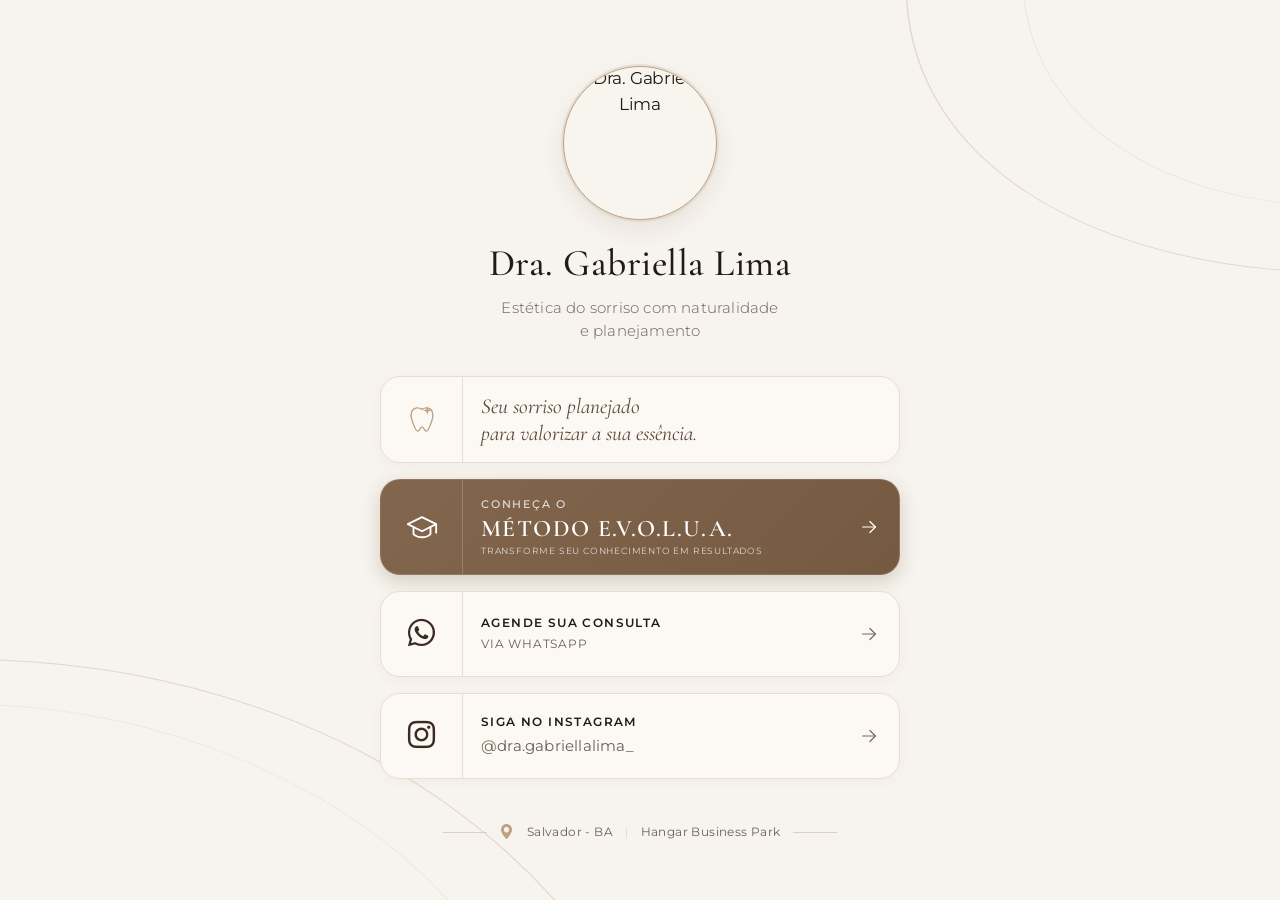
==== index.html @ 90686645 "Add files via upload" ====
<!DOCTYPE html>
<html lang="pt-BR">

<head>
  <meta charset="UTF-8">
  <meta name="viewport" content="width=device-width, initial-scale=1.0">
  <title>Dra. Gabriella Lima | Odontologia e Estética</title>
  <meta name="description" content="Dra. Gabriella Lima - Estética do sorriso com naturalidade e planejamento. Salvador - BA.">

  <!-- Favicon -->
  <link rel="icon" type="image/jpeg" href="imagens/perfildra.jpg">

  <!-- Open Graph (Preview ao compartilhar no WhatsApp e redes) -->
  <meta property="og:title" content="Dra. Gabriella Lima | Odontologia e Estética">
  <meta property="og:description" content="Estética do sorriso com naturalidade e planejamento. Salvador - BA.">
  <meta property="og:image" content="imagens/perfildra.jpg">
  <meta property="og:type" content="website">

  <!-- Google Fonts -->
  <link rel="preconnect" href="https://fonts.googleapis.com">
  <link rel="preconnect" href="https://fonts.gstatic.com" crossorigin>
  <link
    href="https://fonts.googleapis.com/css2?family=Cormorant+Garamond:ital,wght@0,400;0,500;0,600;0,700;1,400;1,500;1,600&family=Montserrat:wght@300;400;500;600;700&display=swap"
    rel="stylesheet">

  <!-- Bootstrap 5 CSS -->
  <link href="https://cdn.jsdelivr.net/npm/bootstrap@5.3.2/dist/css/bootstrap.min.css" rel="stylesheet">

  <!-- Bootstrap Icons -->
  <link rel="stylesheet" href="https://cdn.jsdelivr.net/npm/bootstrap-icons@1.11.1/font/bootstrap-icons.css">

  <style>
    :root {
      --bg-color: #f7f3ee;
      --card-bg: #fcf9f4;
      --card-border: #ecdccb;
      --brown-evolua: #7d6148;
      --brown-evolua-hover: #71563f;
      --text-dark: #221a14;
      --text-muted: #6e5f53;
      --text-light-evolua: rgba(255, 255, 255, 0.82);
      --gold-accent: #bda27e;
      --font-serif: 'Cormorant Garamond', Georgia, serif;
      --font-sans: 'Montserrat', system-ui, -apple-system, sans-serif;
    }

    * {
      box-sizing: border-box;
      margin: 0;
      padding: 0;
    }

    body {
      background-color: var(--bg-color);
      font-family: var(--font-sans);
      color: var(--text-dark);
      min-height: 100vh;
      display: flex;
      flex-direction: column;
      justify-content: center;
      align-items: center;
      position: relative;
      overflow-x: hidden;
      padding: 40px 18px 30px;
    }

    /* Decorative background curved lines matching design */
    .bg-curves {
      position: fixed;
      top: 0;
      left: 0;
      width: 100%;
      height: 100%;
      pointer-events: none;
      z-index: 0;
    }

    /* Main Container */
    .main-container {
      position: relative;
      z-index: 1;
      width: 100%;
      max-width: 520px;
      margin: 0 auto;
      text-align: center;
    }

    /* Avatar section */
    .avatar-wrapper {
      position: relative;
      width: 154px;
      height: 154px;
      margin: 0 auto 22px;
      border-radius: 50%;
      padding: 4px;
      border: 1.5px solid var(--gold-accent);
      box-shadow: 0 0 0 2px rgba(189, 162, 126, 0.2), 0 10px 24px rgba(60, 40, 25, 0.08);
      background: #f8f4ee;
      overflow: hidden;
      transition: transform 0.4s ease, box-shadow 0.4s ease;
    }

    .avatar-wrapper:hover {
      transform: scale(1.02);
      box-shadow: 0 0 0 3px rgba(189, 162, 126, 0.3), 0 14px 28px rgba(60, 40, 25, 0.12);
    }

    .avatar-img {
      width: 100%;
      height: 100%;
      border-radius: 50%;
      object-fit: cover;
      transform: scale(1.08);
      display: block;
    }

    /* Header text */
    .profile-title {
      font-family: var(--font-serif);
      font-size: 2.35rem;
      font-weight: 500;
      color: var(--text-dark);
      letter-spacing: 0.5px;
      margin-bottom: 10px;
      line-height: 1.15;
    }

    .profile-subtitle {
      font-size: 0.96rem;
      font-weight: 300;
      color: var(--text-muted);
      line-height: 1.5;
      letter-spacing: 0.2px;
      margin-bottom: 34px;
    }

    /* Links / Cards Stack */
    .cards-stack {
      display: flex;
      flex-direction: column;
      gap: 16px;
      margin-bottom: 36px;
    }

    /* Common Card Styling */
    .link-card {
      display: flex;
      align-items: center;
      width: 100%;
      min-height: 86px;
      border-radius: 20px;
      text-decoration: none;
      transition: transform 0.25s cubic-bezier(0.2, 0, 0, 1), box-shadow 0.25s ease, border-color 0.25s ease, background-color 0.25s ease;
      overflow: hidden;
      cursor: pointer;
      user-select: none;
    }

    /* Light Card (Cards 1, 3, 4) */
    .card-light {
      background-color: var(--card-bg);
      border: 1.2px solid var(--card-border);
      box-shadow: 0 3px 12px rgba(100, 75, 50, 0.04);
    }

    .card-light:hover {
      transform: translateY(-2px);
      box-shadow: 0 8px 22px rgba(100, 75, 50, 0.08);
      border-color: #dfcaa8;
    }

    /* Quote Card (Card 1 - not an action link) */
    .card-quote {
      cursor: default;
    }

    .card-quote:hover {
      transform: none;
      box-shadow: 0 3px 12px rgba(100, 75, 50, 0.04);
    }

    /* Evolua Card (Card 2 - High emphasis) */
    .card-evolua {
      background-color: var(--brown-evolua);
      background: linear-gradient(135deg, #82664d 0%, #755940 100%);
      border: 1px solid rgba(255, 255, 255, 0.12);
      box-shadow: 0 6px 18px rgba(95, 68, 44, 0.22);
      color: #ffffff;
    }

    .card-evolua:hover {
      background: linear-gradient(135deg, #8d7056 0%, #7e6046 100%);
      transform: translateY(-2px);
      box-shadow: 0 10px 24px rgba(95, 68, 44, 0.3);
      color: #ffffff;
    }

    /* Icon Column (Left) */
    .card-icon-col {
      width: 82px;
      min-width: 82px;
      display: flex;
      align-items: center;
      justify-content: center;
      align-self: stretch;
      padding: 12px;
    }

    .card-light .card-icon-col {
      border-right: 1px solid var(--card-border);
    }

    .card-evolua .card-icon-col {
      border-right: 1px solid rgba(255, 255, 255, 0.2);
    }

    /* Card 1 Tooth Icon color */
    .icon-gold {
      color: var(--gold-accent);
    }

    /* Cards 3 & 4 Icon color */
    .icon-dark {
      color: #3b2c22;
      font-size: 1.7rem;
    }

    /* Card Content Column (Center) */
    .card-content-col {
      flex: 1;
      padding: 16px 18px;
      text-align: left;
      display: flex;
      flex-direction: column;
      justify-content: center;
    }

    /* Card 1: Quote text */
    .quote-text {
      font-family: var(--font-serif);
      font-style: italic;
      font-size: 1.34rem;
      line-height: 1.25;
      font-weight: 400;
      color: #5c4738;
    }

    /* Card 2: Evolua text elements */
    .evolua-label {
      font-family: var(--font-sans);
      font-size: 0.68rem;
      font-weight: 500;
      letter-spacing: 1.8px;
      text-transform: uppercase;
      color: var(--text-light-evolua);
      margin-bottom: 2px;
    }

    .evolua-title {
      font-family: var(--font-serif);
      font-size: 1.48rem;
      font-weight: 600;
      letter-spacing: 1.4px;
      color: #ffffff;
      line-height: 1.15;
      margin-bottom: 2px;
    }

    .evolua-tagline {
      font-family: var(--font-sans);
      font-size: 0.58rem;
      font-weight: 400;
      letter-spacing: 0.8px;
      text-transform: uppercase;
      color: rgba(255, 255, 255, 0.76);
    }

    /* Action Card Texts (Cards 3 & 4) */
    .action-title {
      font-family: var(--font-sans);
      font-size: 0.74rem;
      font-weight: 600;
      letter-spacing: 1.4px;
      text-transform: uppercase;
      color: var(--text-dark);
      margin-bottom: 3px;
    }

    .action-sub {
      font-family: var(--font-sans);
      font-size: 0.72rem;
      font-weight: 400;
      letter-spacing: 0.8px;
      text-transform: uppercase;
      color: var(--text-muted);
    }

    .action-handle {
      font-family: var(--font-sans);
      font-size: 0.92rem;
      font-weight: 400;
      letter-spacing: 0.2px;
      color: var(--text-muted);
    }

    /* Arrow Column (Right) */
    .card-arrow-col {
      width: 52px;
      min-width: 52px;
      display: flex;
      align-items: center;
      justify-content: center;
      padding-right: 8px;
      transition: transform 0.25s ease;
    }

    .link-card:not(.card-quote):hover .card-arrow-col {
      transform: translateX(4px);
    }

    .arrow-icon-light {
      color: #7b6a5b;
    }

    .arrow-icon-white {
      color: #ffffff;
    }

    /* Footer Location Section */
    .footer-location {
      display: flex;
      align-items: center;
      justify-content: center;
      gap: 12px;
      margin-top: 10px;
      padding-top: 6px;
      color: var(--text-muted);
      font-size: 0.75rem;
      letter-spacing: 0.4px;
    }

    .footer-line {
      width: 44px;
      height: 1px;
      background: #dfcfbd;
    }

    .footer-pin {
      color: var(--gold-accent);
      font-size: 0.95rem;
    }

    .footer-pipe {
      color: #dfcfbd;
      font-weight: 300;
    }

    /* Responsive adjustments */
    @media (max-width: 480px) {
      body {
        padding: 30px 14px 24px;
      }

      .profile-title {
        font-size: 2.1rem;
      }

      .profile-subtitle {
        font-size: 0.9rem;
        margin-bottom: 26px;
      }

      .card-icon-col {
        width: 72px;
        min-width: 72px;
      }

      .quote-text {
        font-size: 1.2rem;
      }

      .evolua-title {
        font-size: 1.3rem;
      }

      .evolua-tagline {
        font-size: 0.54rem;
        letter-spacing: 0.5px;
      }

      .card-arrow-col {
        width: 42px;
        min-width: 42px;
        padding-right: 4px;
      }
    }
  </style>
</head>

<body>

  <!-- Decorative subtle background curves -->
  <svg class="bg-curves" xmlns="http://www.w3.org/2000/svg" viewBox="0 0 1200 1200" preserveAspectRatio="none">
    <!-- Top right organic curves -->
    <path d="M 850 0 C 860 220, 1020 340, 1200 360" fill="none" stroke="#dfcfbd" stroke-width="1.2" opacity="0.8" />
    <path d="M 960 0 C 975 160, 1080 250, 1200 270" fill="none" stroke="#ebdccb" stroke-width="1" opacity="0.6" />
    <!-- Bottom left organic curves -->
    <path d="M 0 880 C 180 890, 380 980, 520 1200" fill="none" stroke="#dfcfbd" stroke-width="1.2" opacity="0.8" />
    <path d="M 0 940 C 140 950, 310 1030, 420 1200" fill="none" stroke="#ebdccb" stroke-width="1" opacity="0.6" />
  </svg>

  <main class="main-container">

    <!-- Avatar -->
    <div class="avatar-wrapper">
      <img src="imagens/perfildra.jpg" alt="Dra. Gabriella Lima" class="avatar-img">
    </div>

    <!-- Title & Tagline -->
    <h1 class="profile-title">Dra. Gabriella Lima</h1>
    <p class="profile-subtitle">
      Estética do sorriso com naturalidade<br>e planejamento
    </p>

    <!-- Cards Stack -->
    <div class="cards-stack">

      <!-- Card 1: Quote / Motto -->
      <div class="link-card card-light card-quote">
        <div class="card-icon-col">
          <!-- Tooth Icon with Sparkle -->
          <svg class="icon-gold" width="34" height="34" viewBox="0 0 32 32" fill="none" stroke="currentColor"
            stroke-width="1.3" stroke-linecap="round" stroke-linejoin="round">
            <!-- Tooth Body -->
            <path
              d="M16 6 C13 4, 9 4, 7 7 C5 10, 5.5 13.5, 7 17.5 C8.5 21.5, 10 26.5, 12 26.5 C14 26.5, 14 22.5, 16 22.5 C18 22.5, 18 26.5, 20 26.5 C22 26.5, 23.5 21.5, 25 17.5 C26.5 13.5, 27 10, 25 7 C23 4, 19 4, 16 6 Z" />
            <!-- Sparkle star on upper cusp -->
            <path d="M21 3 L22 6 L25 7 L22 8 L21 11 L20 8 L17 7 L20 6 Z" fill="currentColor" stroke="none" />
          </svg>
        </div>
        <div class="card-content-col">
          <p class="quote-text mb-0">
            Seu sorriso planejado<br>para valorizar a sua essência.
          </p>
        </div>
      </div>

      <!-- Card 2: Método E.V.O.L.U.A. (Points to second.html) -->
      <a href="second.html" class="link-card card-evolua" id="btn-metodo-evolua"
        title="Conheça o Método E.V.O.L.U.A.">
        <div class="card-icon-col">
          <!-- Mortarboard Academic Cap Icon -->
          <svg width="34" height="34" viewBox="0 0 24 24" fill="none" stroke="#ffffff" stroke-width="1.3"
            stroke-linecap="round" stroke-linejoin="round">
            <path d="M22 10v6M2 10l10-5 10 5-10 5z" />
            <path d="M6 12v5c3 3 9 3 12 0v-5" />
          </svg>
        </div>
        <div class="card-content-col">
          <span class="evolua-label">CONHEÇA O</span>
          <span class="evolua-title">MÉTODO E.V.O.L.U.A.</span>
          <span class="evolua-tagline">TRANSFORME SEU CONHECIMENTO EM RESULTADOS</span>
        </div>
        <div class="card-arrow-col">
          <!-- Thin right arrow -->
          <svg class="arrow-icon-white" width="22" height="22" viewBox="0 0 24 24" fill="none" stroke="currentColor"
            stroke-width="1.3" stroke-linecap="round" stroke-linejoin="round">
            <path d="M5 12h14" />
            <path d="m13 6 6 6-6 6" />
          </svg>
        </div>
      </a>

      <!-- Card 3: Agende sua consulta via WhatsApp -->
      <a href="https://wa.me/557192762533?text=Ol%C3%A1%2C%20Dra.%20Gabriella!%20Gostaria%20de%20agendar%20uma%20consulta."
        target="_blank" rel="noopener noreferrer" class="link-card card-light" id="btn-whatsapp"
        title="Agende sua consulta via WhatsApp">
        <div class="card-icon-col">
          <i class="bi bi-whatsapp icon-dark"></i>
        </div>
        <div class="card-content-col">
          <span class="action-title">AGENDE SUA CONSULTA</span>
          <span class="action-sub">VIA WHATSAPP</span>
        </div>
        <div class="card-arrow-col">
          <svg class="arrow-icon-light" width="22" height="22" viewBox="0 0 24 24" fill="none" stroke="currentColor"
            stroke-width="1.3" stroke-linecap="round" stroke-linejoin="round">
            <path d="M5 12h14" />
            <path d="m13 6 6 6-6 6" />
          </svg>
        </div>
      </a>

      <!-- Card 4: Siga no Instagram -->
      <a href="https://www.instagram.com/dra.gabriellalima_/" target="_blank" rel="noopener noreferrer"
        class="link-card card-light" id="btn-instagram" title="Siga no Instagram">
        <div class="card-icon-col">
          <i class="bi bi-instagram icon-dark"></i>
        </div>
        <div class="card-content-col">
          <span class="action-title">SIGA NO INSTAGRAM</span>
          <span class="action-handle">@dra.gabriellalima_</span>
        </div>
        <div class="card-arrow-col">
          <svg class="arrow-icon-light" width="22" height="22" viewBox="0 0 24 24" fill="none" stroke="currentColor"
            stroke-width="1.3" stroke-linecap="round" stroke-linejoin="round">
            <path d="M5 12h14" />
            <path d="m13 6 6 6-6 6" />
          </svg>
        </div>
      </a>

    </div>

    <!-- Location Footer -->
    <footer class="footer-location">
      <div class="footer-line"></div>
      <i class="bi bi-geo-alt-fill footer-pin"></i>
      <span>Salvador - BA</span>
      <span class="footer-pipe">|</span>
      <span>Hangar Business Park</span>
      <div class="footer-line"></div>
    </footer>

  </main>

  <!-- Bootstrap 5 JS -->
  <script src="https://cdn.jsdelivr.net/npm/bootstrap@5.3.2/dist/js/bootstrap.bundle.min.js"></script>
</body>

</html>
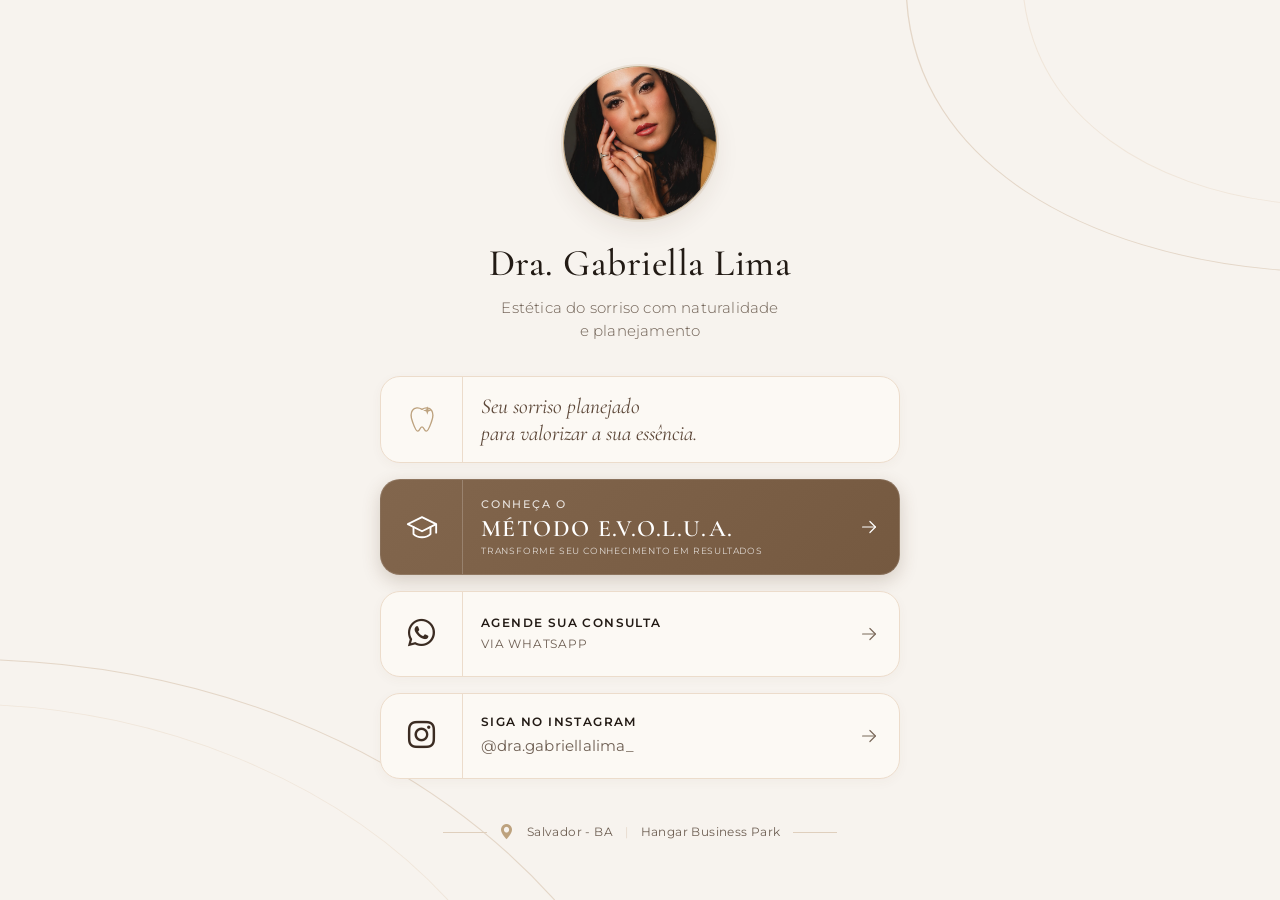
==== commit c9a3f5df: "Add files via upload" ====
--- a/index.html
+++ b/index.html
@@ -413,7 +413,7 @@
 
     <!-- Avatar -->
     <div class="avatar-wrapper">
-      <img src="imagens/perfildra.jpg" alt="Dra. Gabriella Lima" class="avatar-img">
+      <img src="imagens/perfildra.jpg" alt="Dra. Gabriella Lima" class="avatar-img" onerror="if(!this.dataset.triedBackup){this.dataset.triedBackup='1';this.src='imagens/dra-perfil.jpg';}else if(!this.dataset.triedPng){this.dataset.triedPng='1';this.src='imagens/dra.png';}">
     </div>
 
     <!-- Title & Tagline -->
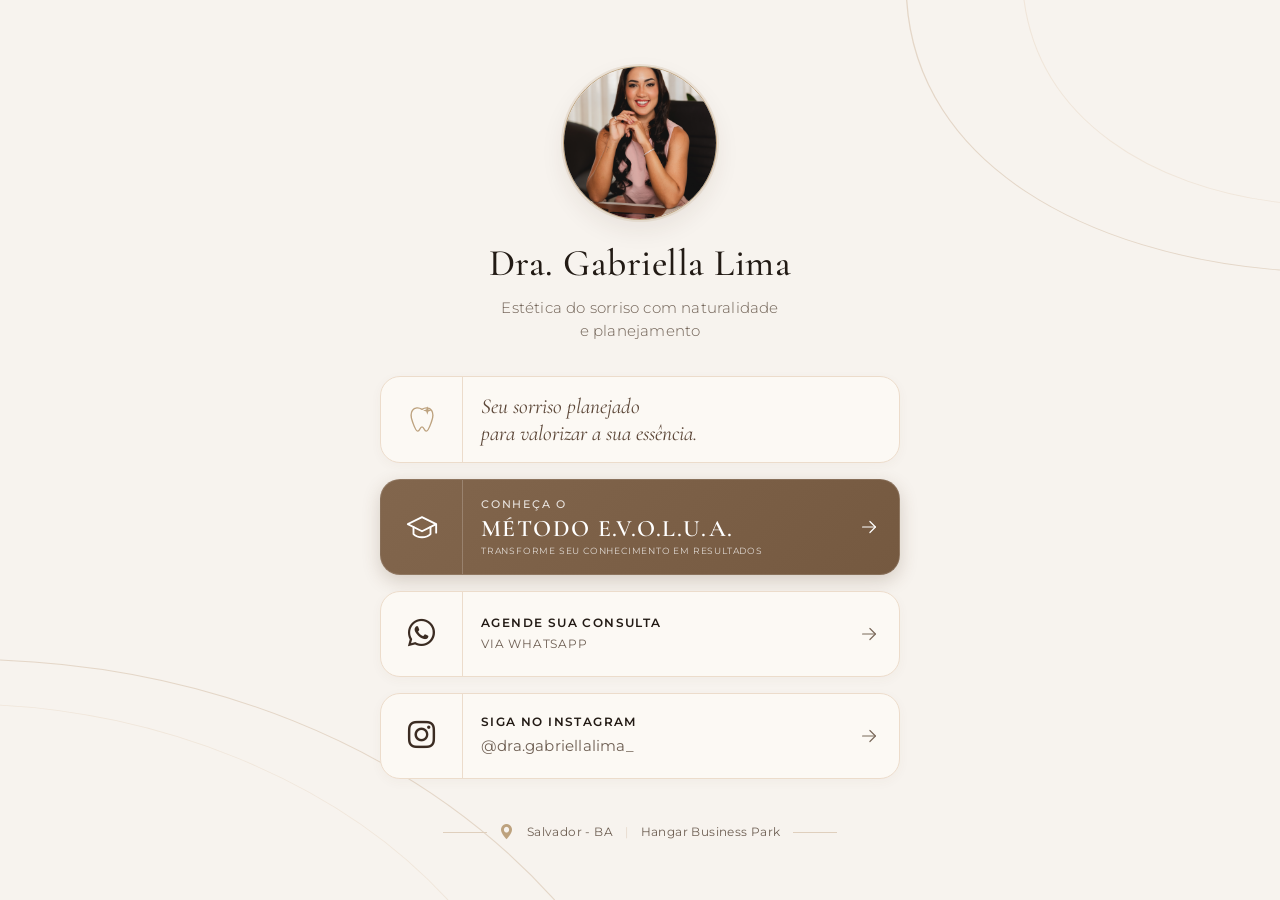
==== commit 4f13591d: "Update index.html" ====
--- a/index.html
+++ b/index.html
@@ -413,7 +413,7 @@
 
     <!-- Avatar -->
     <div class="avatar-wrapper">
-      <img src="imagens/perfildra.jpg" alt="Dra. Gabriella Lima" class="avatar-img" onerror="if(!this.dataset.triedBackup){this.dataset.triedBackup='1';this.src='imagens/dra-perfil.jpg';}else if(!this.dataset.triedPng){this.dataset.triedPng='1';this.src='imagens/dra.png';}">
+      <img src="imagens/dra0.jpg" alt="Dra. Gabriella Lima" class="avatar-img" onerror="if(!this.dataset.triedBackup){this.dataset.triedBackup='1';this.src='imagens/dra-perfil.jpg';}else if(!this.dataset.triedPng){this.dataset.triedPng='1';this.src='imagens/dra.png';}">
     </div>
 
     <!-- Title & Tagline -->
@@ -528,4 +528,4 @@
   <script src="https://cdn.jsdelivr.net/npm/bootstrap@5.3.2/dist/js/bootstrap.bundle.min.js"></script>
 </body>
 
-</html>+</html>
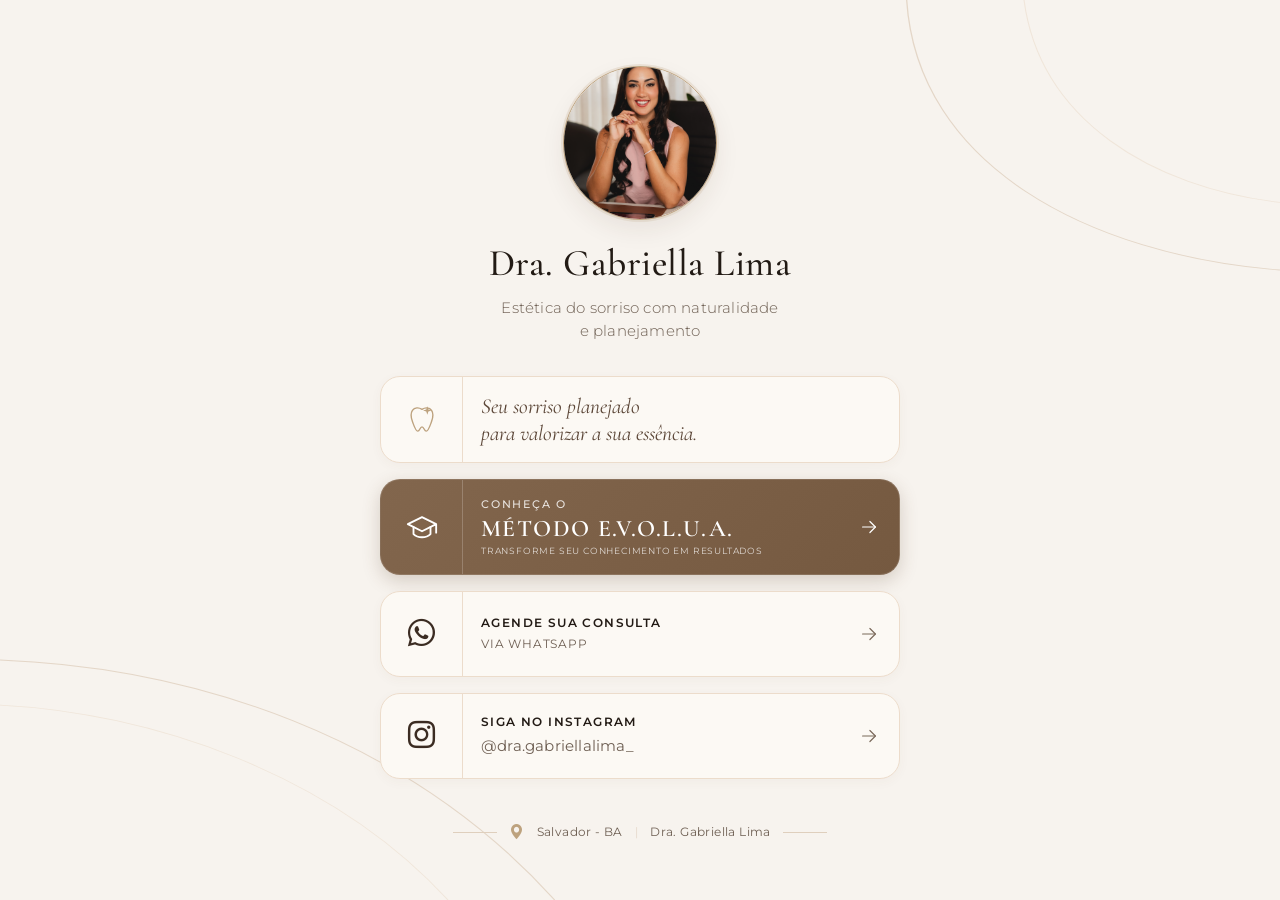
==== commit 1111c099: "Update index.html" ====
--- a/index.html
+++ b/index.html
@@ -518,7 +518,7 @@
       <i class="bi bi-geo-alt-fill footer-pin"></i>
       <span>Salvador - BA</span>
       <span class="footer-pipe">|</span>
-      <span>Hangar Business Park</span>
+      <span>Dra. Gabriella Lima</span>
       <div class="footer-line"></div>
     </footer>
 
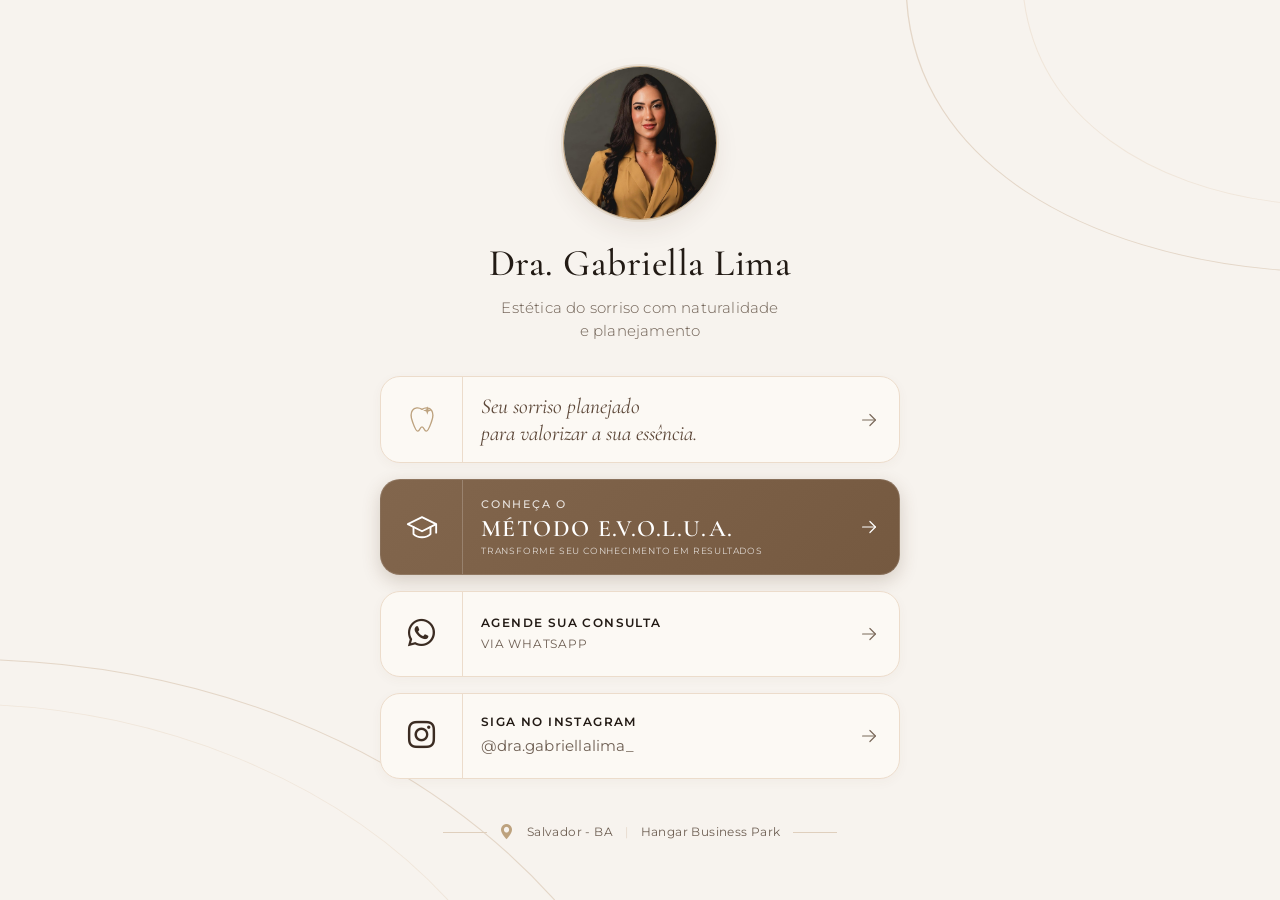
==== commit 97b9696d: "Add files via upload" ====
--- a/index.html
+++ b/index.html
@@ -5,10 +5,12 @@
   <meta charset="UTF-8">
   <meta name="viewport" content="width=device-width, initial-scale=1.0">
   <title>Dra. Gabriella Lima | Odontologia e Estética</title>
-  <meta name="description" content="Dra. Gabriella Lima - Estética do sorriso com naturalidade e planejamento. Salvador - BA.">
+  <meta name="description"
+    content="Dra. Gabriella Lima - Estética do sorriso com naturalidade e planejamento. Salvador - BA.">
 
   <!-- Favicon -->
   <link rel="icon" type="image/jpeg" href="imagens/perfildra.jpg">
+  <link rel="stylesheet" href="css/styles.css">
 
   <!-- Open Graph (Preview ao compartilhar no WhatsApp e redes) -->
   <meta property="og:title" content="Dra. Gabriella Lima | Odontologia e Estética">
@@ -413,7 +415,8 @@
 
     <!-- Avatar -->
     <div class="avatar-wrapper">
-      <img src="imagens/dra0.jpg" alt="Dra. Gabriella Lima" class="avatar-img" onerror="if(!this.dataset.triedBackup){this.dataset.triedBackup='1';this.src='imagens/dra-perfil.jpg';}else if(!this.dataset.triedPng){this.dataset.triedPng='1';this.src='imagens/dra.png';}">
+      <img src="imagens/perfildra.jpg" alt="Dra. Gabriella Lima" class="avatar-img"
+        onerror="if(!this.dataset.triedBackup){this.dataset.triedBackup='1';this.src='imagens/dra-perfil.jpg';}else if(!this.dataset.triedPng){this.dataset.triedPng='1';this.src='imagens/dra.png';}">
     </div>
 
     <!-- Title & Tagline -->
@@ -425,8 +428,9 @@
     <!-- Cards Stack -->
     <div class="cards-stack">
 
-      <!-- Card 1: Quote / Motto -->
-      <div class="link-card card-light card-quote">
+      <!-- Card 1: Casos Clínicos (Points to casos.html) -->
+      <a href="CASOS/casos.html" class="link-card card-light" id="btn-casos-clinicos"
+        title="Casos & Resultados | Dra. Gabriella Lima">
         <div class="card-icon-col">
           <!-- Tooth Icon with Sparkle -->
           <svg class="icon-gold" width="34" height="34" viewBox="0 0 32 32" fill="none" stroke="currentColor"
@@ -443,10 +447,17 @@
             Seu sorriso planejado<br>para valorizar a sua essência.
           </p>
         </div>
-      </div>
+        <div class="card-arrow-col">
+          <svg class="arrow-icon-light" width="22" height="22" viewBox="0 0 24 24" fill="none" stroke="currentColor"
+            stroke-width="1.3" stroke-linecap="round" stroke-linejoin="round">
+            <path d="M5 12h14" />
+            <path d="m13 6 6 6-6 6" />
+          </svg>
+        </div>
+      </a>
 
       <!-- Card 2: Método E.V.O.L.U.A. (Points to second.html) -->
-      <a href="second.html" class="link-card card-evolua" id="btn-metodo-evolua"
+      <a href="EVOLUA/second.html" class="link-card card-evolua" id="btn-metodo-evolua"
         title="Conheça o Método E.V.O.L.U.A.">
         <div class="card-icon-col">
           <!-- Mortarboard Academic Cap Icon -->
@@ -518,7 +529,7 @@
       <i class="bi bi-geo-alt-fill footer-pin"></i>
       <span>Salvador - BA</span>
       <span class="footer-pipe">|</span>
-      <span>Dra. Gabriella Lima</span>
+      <span>Hangar Business Park</span>
       <div class="footer-line"></div>
     </footer>
 
@@ -528,4 +539,4 @@
   <script src="https://cdn.jsdelivr.net/npm/bootstrap@5.3.2/dist/js/bootstrap.bundle.min.js"></script>
 </body>
 
-</html>
+</html>
--- a/css/styles.css
+++ b/css/styles.css
@@ -0,0 +1,983 @@
+/*
+  Paleta de cores:
+  - Marrom principal: #6B4E45
+  - Dourado: #C9A86C
+  - Creme/Bege complementar: #F5F0E8
+  - Marrom escuro: #4A3B32
+*/
+
+:root {
+  --color-brown: #6B4E45;
+  --color-brown-dark: #4A3B32;
+  --color-brown-light: #8B6F64;
+  --color-gold: #C9A86C;
+  --color-gold-light: #D9BC8C;
+  --color-cream: #F5F0E8;
+  --color-cream-dark: #E8E0D5;
+  --color-white: #FFFFFF;
+  --color-text: #3D322B;
+  --color-text-light: #6B5E55;
+  --font-serif: 'Cormorant Garamond', Georgia, serif;
+  --font-sans: 'Montserrat', system-ui, sans-serif;
+}
+
+* {
+  box-sizing: border-box;
+}
+
+html {
+  scroll-behavior: smooth;
+}
+
+body {
+  font-family: var(--font-sans);
+  color: var(--color-text);
+  background-color: var(--color-cream);
+  line-height: 1.6;
+}
+
+h1,
+h2,
+h3,
+h4,
+h5,
+h6 {
+  font-family: var(--font-serif);
+  font-weight: 600;
+  color: var(--color-brown-dark);
+}
+
+/* WhatsApp Float Button */
+.whatsapp-float {
+  position: fixed;
+  bottom: 24px;
+  right: 24px;
+  width: 60px;
+  height: 60px;
+  background-color: #25D366;
+  color: #fff;
+  border-radius: 50%;
+  display: flex;
+  align-items: center;
+  justify-content: center;
+  font-size: 28px;
+  box-shadow: 0 4px 15px rgba(37, 211, 102, 0.4);
+  z-index: 1050;
+  transition: transform 0.3s ease, box-shadow 0.3s ease;
+}
+
+.whatsapp-float:hover {
+  transform: scale(1.1);
+  box-shadow: 0 6px 20px rgba(37, 211, 102, 0.5);
+  color: #fff;
+}
+
+/* Header */
+.header {
+  background-color: rgba(245, 240, 232, 0.95);
+  backdrop-filter: blur(10px);
+  border-bottom: 1px solid rgba(107, 78, 69, 0.1);
+  padding: 12px 0;
+  transition: all 0.3s ease;
+}
+
+.header.scrolled {
+  box-shadow: 0 2px 20px rgba(0, 0, 0, 0.08);
+  padding: 8px 0;
+}
+
+.navbar-brand {
+  display: flex;
+  align-items: center;
+  gap: 12px;
+  text-decoration: none !important;
+}
+
+.brand-logo {
+  width: 44px;
+  height: 44px;
+  background-color: var(--color-brown);
+  border-radius: 50%;
+  display: flex;
+  align-items: center;
+  justify-content: center;
+  color: var(--color-gold);
+  font-size: 20px;
+}
+
+.brand-text {
+  display: flex;
+  flex-direction: column;
+  line-height: 1.2;
+}
+
+.brand-title {
+  font-family: var(--font-serif);
+  font-size: 18px;
+  font-weight: 700;
+  color: var(--color-brown);
+  letter-spacing: 1px;
+}
+
+.brand-subtitle {
+  font-size: 10px;
+  color: var(--color-text-light);
+  text-transform: uppercase;
+  letter-spacing: 1.5px;
+}
+
+.nav-link {
+  font-size: 12px;
+  font-weight: 600;
+  color: var(--color-brown) !important;
+  letter-spacing: 1px;
+  padding: 8px 16px !important;
+  transition: color 0.3s ease;
+}
+
+.nav-link:hover {
+  color: var(--color-gold) !important;
+}
+
+.btn-nav {
+  font-size: 12px;
+  font-weight: 600;
+  letter-spacing: 1px;
+  padding: 10px 20px;
+  border-radius: 50px;
+}
+
+/* Buttons */
+.btn-primary {
+  background-color: var(--color-brown);
+  border-color: var(--color-brown);
+  color: var(--color-cream);
+  font-weight: 600;
+  letter-spacing: 0.5px;
+  border-radius: 50px;
+  padding: 12px 28px;
+  transition: all 0.3s ease;
+}
+
+.btn-primary:hover {
+  background-color: var(--color-brown-dark);
+  border-color: var(--color-brown-dark);
+  color: var(--color-cream);
+  transform: translateY(-2px);
+  box-shadow: 0 4px 15px rgba(107, 78, 69, 0.3);
+}
+
+.btn-outline-primary {
+  border-color: var(--color-brown);
+  color: var(--color-brown);
+  font-weight: 600;
+  letter-spacing: 0.5px;
+  border-radius: 50px;
+  padding: 10px 24px;
+  transition: all 0.3s ease;
+}
+
+.btn-outline-primary:hover {
+  background-color: var(--color-brown);
+  border-color: var(--color-brown);
+  color: var(--color-cream);
+}
+
+.btn-gold {
+  background-color: var(--color-gold);
+  border-color: var(--color-gold);
+  color: var(--color-brown-dark);
+  font-weight: 700;
+  letter-spacing: 0.5px;
+  border-radius: 50px;
+  padding: 14px 32px;
+  transition: all 0.3s ease;
+}
+
+.btn-gold:hover {
+  background-color: var(--color-gold-light);
+  border-color: var(--color-gold-light);
+  color: var(--color-brown-dark);
+  transform: translateY(-2px);
+  box-shadow: 0 4px 15px rgba(201, 168, 108, 0.4);
+}
+
+/* Tags */
+.tag {
+  display: inline-block;
+  font-size: 11px;
+  font-weight: 700;
+  letter-spacing: 2px;
+  text-transform: uppercase;
+  color: var(--color-gold);
+  margin-bottom: 12px;
+}
+
+.tag-light {
+  color: var(--color-gold-light);
+}
+
+/* Section Titles */
+.section-title {
+  font-size: 2.5rem;
+  margin-bottom: 1rem;
+  line-height: 1.2;
+}
+
+.section-text {
+  color: var(--color-text-light);
+  font-size: 1rem;
+  margin-bottom: 1.5rem;
+}
+
+.text-gold {
+  color: var(--color-gold);
+}
+
+/* Hero */
+.hero {
+  padding: 160px 0 80px;
+  background-color: var(--color-cream);
+}
+
+.hero-title {
+  font-size: 3.5rem;
+  line-height: 1.1;
+  margin-bottom: 1.5rem;
+  color: var(--color-brown-dark);
+}
+
+.hero-text {
+  font-size: 1.1rem;
+  color: var(--color-text-light);
+  margin-bottom: 2rem;
+  max-width: 500px;
+}
+
+.hero-cta {
+  font-size: 13px;
+  padding: 16px 32px;
+}
+
+.hero-cta i {
+  margin-left: 8px;
+}
+
+.hero-image img {
+  box-shadow: 0 20px 50px rgba(74, 59, 50, 0.15);
+}
+
+.hero-features {
+  max-width: 500px;
+}
+
+.feature-item {
+  display: flex;
+  flex-direction: column;
+  align-items: flex-start;
+  gap: 8px;
+}
+
+.feature-item i {
+  font-size: 28px;
+  color: var(--color-brown);
+}
+
+.feature-item span {
+  font-size: 12px;
+  font-weight: 600;
+  color: var(--color-text-light);
+  line-height: 1.4;
+}
+
+/* Results */
+.results {
+  background-color: var(--color-white);
+  padding: 80px 0;
+}
+
+.comparison-card {
+  position: relative;
+  overflow: hidden;
+  border-radius: 16px;
+  display: block;
+  cursor: pointer;
+  text-decoration: none;
+  box-shadow: 0 10px 30px rgba(74, 59, 50, 0.1);
+  border: 1px solid rgba(201, 168, 108, 0.2);
+  transition: all 0.4s ease;
+  background-color: var(--color-brown-dark);
+}
+
+.comparison-card:hover {
+  transform: translateY(-6px);
+  box-shadow: 0 18px 40px rgba(74, 59, 50, 0.18);
+  border-color: var(--color-gold);
+}
+
+.comparison-card img {
+  width: 100%;
+  height: 380px;
+  object-fit: cover;
+  object-position: center;
+  transition: transform 0.6s ease;
+}
+
+.comparison-card:hover img {
+  transform: scale(1.04);
+}
+
+.card-stars-overlay {
+  position: absolute;
+  top: 14px;
+  right: 14px;
+  background: rgba(74, 59, 50, 0.78);
+  backdrop-filter: blur(8px);
+  color: var(--color-gold);
+  padding: 4px 10px;
+  border-radius: 50px;
+  font-size: 11px;
+  letter-spacing: 1px;
+  border: 1px solid rgba(201, 168, 108, 0.3);
+  z-index: 2;
+  box-shadow: 0 4px 12px rgba(0, 0, 0, 0.15);
+}
+
+.comparison-label {
+  position: absolute;
+  bottom: 14px;
+  left: 14px;
+  background-color: rgba(255, 255, 255, 0.94);
+  backdrop-filter: blur(6px);
+  color: var(--color-brown-dark);
+  font-size: 11px;
+  font-weight: 700;
+  letter-spacing: 1px;
+  padding: 7px 16px;
+  border-radius: 50px;
+  box-shadow: 0 4px 15px rgba(0, 0, 0, 0.12);
+  border: 1px solid rgba(201, 168, 108, 0.3);
+  z-index: 2;
+}
+
+.results-rating-box {
+  background-color: var(--color-white);
+  border: 1px solid rgba(201, 168, 108, 0.35);
+  box-shadow: 0 8px 25px rgba(74, 59, 50, 0.06);
+}
+
+.hero-rating-badge {
+  background-color: rgba(255, 255, 255, 0.88);
+  backdrop-filter: blur(8px);
+  border: 1px solid rgba(201, 168, 108, 0.4);
+  box-shadow: 0 4px 15px rgba(74, 59, 50, 0.06);
+  font-size: 13px;
+  color: var(--color-brown-dark);
+}
+
+.hero-rating-badge .stars {
+  font-size: 13px;
+  letter-spacing: 1px;
+}
+
+/* Indicadores do Carrossel */
+.custom-indicators {
+  position: absolute;
+  bottom: -35px;
+  margin-bottom: 0;
+}
+
+.custom-indicators [data-bs-target] {
+  width: 26px;
+  height: 6px;
+  border-radius: 4px;
+  background-color: var(--color-brown);
+  opacity: 0.3;
+  transition: all 0.35s ease;
+  border: none;
+}
+
+.custom-indicators .active {
+  width: 44px;
+  background-color: var(--color-gold);
+  opacity: 1;
+}
+
+.testimonial-card {
+  background-color: var(--color-white);
+  border: 1px solid rgba(107, 78, 69, 0.1);
+  box-shadow: 0 10px 30px rgba(74, 59, 50, 0.05);
+  height: 100%;
+  transition: all 0.35s ease;
+}
+
+.testimonial-card:hover {
+  transform: translateY(-5px);
+  box-shadow: 0 16px 35px rgba(74, 59, 50, 0.1);
+  border-color: var(--color-gold);
+}
+
+.testimonial-text {
+  font-size: 0.94rem;
+  color: var(--color-text);
+  font-style: italic;
+  line-height: 1.6;
+}
+
+.author-avatar {
+  width: 40px;
+  height: 40px;
+  border-radius: 50%;
+  background: linear-gradient(135deg, var(--color-brown) 0%, var(--color-gold) 100%);
+  color: var(--color-white);
+  display: flex;
+  align-items: center;
+  justify-content: center;
+  font-weight: 700;
+  font-size: 16px;
+  flex-shrink: 0;
+}
+
+.carousel-control-prev,
+.carousel-control-next {
+  width: 46px;
+  height: 46px;
+  background-color: var(--color-brown);
+  border: 2px solid var(--color-gold);
+  border-radius: 50%;
+  top: 50%;
+  transform: translateY(-50%);
+  opacity: 0.9;
+  transition: all 0.3s ease;
+}
+
+.carousel-control-prev:hover,
+.carousel-control-next:hover {
+  background-color: var(--color-brown-dark);
+  opacity: 1;
+  transform: translateY(-50%) scale(1.08);
+}
+
+.carousel-control-prev {
+  left: -22px;
+}
+
+.carousel-control-next {
+  right: -22px;
+}
+
+.carousel-control-prev-icon,
+.carousel-control-next-icon {
+  width: 18px;
+  height: 18px;
+}
+
+/* VSL Section */
+.vsl-section {
+  background-color: var(--color-brown);
+  padding: 80px 0;
+}
+
+.video-wrapper {
+  border-radius: 16px;
+  overflow: hidden;
+  box-shadow: 0 20px 50px rgba(0, 0, 0, 0.2);
+}
+
+.video-wrapper iframe {
+  border-radius: 16px;
+}
+
+.vsl-content .section-title {
+  color: var(--color-white);
+  font-size: 2.2rem;
+}
+
+/* Clinic Gallery */
+.clinic-gallery {
+  background-color: var(--color-cream);
+  padding: 80px 0;
+}
+
+.gallery-item {
+  border-radius: 12px;
+  overflow: hidden;
+  height: 260px;
+}
+
+.gallery-item img {
+  width: 100%;
+  height: 100%;
+  object-fit: cover;
+  transition: transform 0.5s ease;
+}
+
+.gallery-item:hover img {
+  transform: scale(1.08);
+}
+
+/* About */
+.about-section {
+  background-color: var(--color-white);
+  padding: 80px 0;
+}
+
+.about-image {
+  border-radius: 16px;
+  overflow: hidden;
+  box-shadow: 0 20px 50px rgba(74, 59, 50, 0.12);
+}
+
+.about-image img {
+  width: 100%;
+  height: auto;
+}
+
+.about-features {
+  display: flex;
+  flex-direction: column;
+  gap: 16px;
+}
+
+.about-feature {
+  display: flex;
+  align-items: center;
+  gap: 16px;
+}
+
+.about-feature h5 {
+  font-size: 1rem;
+  margin-bottom: 0;
+  color: var(--color-text-light);
+  font-family: var(--font-sans);
+  font-weight: 500;
+}
+
+.feature-icon {
+  width: 44px;
+  height: 44px;
+  min-width: 44px;
+  background-color: var(--color-cream);
+  border-radius: 50%;
+  display: flex;
+  align-items: center;
+  justify-content: center;
+  color: var(--color-gold);
+  font-size: 18px;
+}
+
+/* Learn Section */
+.learn-section {
+  background-color: var(--color-cream);
+  padding: 80px 0;
+}
+
+.learn-card {
+  background-color: var(--color-white);
+  border-radius: 16px;
+  padding: 40px 24px;
+  text-align: center;
+  height: 100%;
+  transition: transform 0.3s ease, box-shadow 0.3s ease;
+  border: 1px solid rgba(107, 78, 69, 0.08);
+}
+
+.learn-card:hover {
+  transform: translateY(-8px);
+  box-shadow: 0 12px 30px rgba(74, 59, 50, 0.1);
+}
+
+.learn-icon {
+  width: 70px;
+  height: 70px;
+  background-color: var(--color-cream);
+  border-radius: 50%;
+  display: flex;
+  align-items: center;
+  justify-content: center;
+  margin: 0 auto 20px;
+  color: var(--color-brown);
+  font-size: 28px;
+  border: 2px solid var(--color-gold);
+}
+
+.learn-card h5 {
+  font-size: 1.1rem;
+  color: var(--color-brown-dark);
+  font-family: var(--font-sans);
+  font-weight: 600;
+}
+
+/* Final CTA */
+.final-cta {
+  background: linear-gradient(135deg, var(--color-brown-dark) 0%, var(--color-brown) 100%);
+  padding: 80px 0;
+}
+
+.cta-mockup img {
+  border-radius: 16px;
+  box-shadow: 0 20px 50px rgba(0, 0, 0, 0.3);
+}
+
+.social-box {
+  display: flex;
+  flex-direction: column;
+  gap: 12px;
+}
+
+.btn-social {
+  background-color: transparent;
+  border: 1px solid rgba(255, 255, 255, 0.3);
+  color: var(--color-white);
+  border-radius: 50px;
+  padding: 12px 24px;
+  font-size: 13px;
+  font-weight: 600;
+  letter-spacing: 0.5px;
+  transition: all 0.3s ease;
+  text-decoration: none;
+  display: inline-flex;
+  align-items: center;
+  justify-content: center;
+  gap: 10px;
+}
+
+.btn-social:hover {
+  background-color: var(--color-gold);
+  border-color: var(--color-gold);
+  color: var(--color-brown-dark);
+}
+
+/* Footer */
+.footer {
+  background-color: var(--color-brown-dark);
+  color: var(--color-cream);
+  padding: 40px 0 20px;
+}
+
+.footer .brand-title {
+  color: var(--color-cream);
+}
+
+.footer .brand-subtitle {
+  color: var(--color-cream-dark);
+}
+
+.footer .brand-logo {
+  background-color: var(--color-gold);
+  color: var(--color-brown-dark);
+}
+
+.footer-nav a {
+  color: var(--color-cream);
+  text-decoration: none;
+  font-size: 12px;
+  font-weight: 600;
+  letter-spacing: 1px;
+  transition: color 0.3s ease;
+}
+
+.footer-nav a:hover {
+  color: var(--color-gold);
+}
+
+.footer-socials {
+  display: flex;
+  gap: 16px;
+  justify-content: flex-end;
+}
+
+.footer-socials a {
+  color: var(--color-cream);
+  font-size: 20px;
+  transition: color 0.3s ease;
+}
+
+.footer-socials a:hover {
+  color: var(--color-gold);
+}
+
+.copyright {
+  font-size: 13px;
+  color: var(--color-cream-dark);
+  opacity: 0.8;
+}
+
+/* Responsive */
+@media (max-width: 991px) {
+  .hero {
+    padding: 140px 0 60px;
+  }
+
+  .hero-title {
+    font-size: 2.5rem;
+  }
+
+  .section-title {
+    font-size: 2rem;
+  }
+
+  .hero-content {
+    margin-bottom: 48px;
+  }
+
+  .carousel-control-prev,
+  .carousel-control-next {
+    display: none;
+  }
+
+  .vsl-content {
+    margin-top: 32px;
+  }
+
+  .footer-socials {
+    justify-content: center;
+  }
+}
+
+@media (max-width: 767px) {
+  .hero-title {
+    font-size: 2.2rem;
+  }
+
+  .hero-text {
+    font-size: 1rem;
+  }
+
+  .section-title {
+    font-size: 1.8rem;
+  }
+
+  .comparison-card img {
+    height: 280px;
+  }
+
+  .gallery-item {
+    height: 100%;
+    width: 100%;
+  }
+
+
+  .btn-gold {
+    padding: 12px 24px;
+    font-size: 13px;
+  }
+}
+
+/* ==========================================
+   TOP BAR PULSANTE & VSL HORIZONTAL & MÓDULOS E.V.O.L.U.A.
+   ========================================== */
+
+/* Top Bar Pulsante */
+.top-bar-pulsing {
+  background: linear-gradient(90deg, var(--color-brown-dark) 0%, var(--color-brown) 50%, var(--color-brown-dark) 100%);
+  padding: 10px 16px;
+  text-align: center;
+  border-bottom: 1px solid rgba(201, 168, 108, 0.3);
+  position: relative;
+  z-index: 1060;
+}
+
+.btn-pulsing {
+  display: inline-flex;
+  align-items: center;
+  gap: 8px;
+  background: linear-gradient(135deg, var(--color-gold) 0%, #E2C99B 100%);
+  color: #3D291F !important;
+  font-weight: 800;
+  font-size: 13px;
+  letter-spacing: 1px;
+  text-transform: uppercase;
+  padding: 9px 24px;
+  border-radius: 50px;
+  text-decoration: none !important;
+  box-shadow: 0 0 0 0 rgba(201, 168, 108, 0.7);
+  animation: pulse-glow 1.8s infinite cubic-bezier(0.66, 0, 0, 1);
+  transition: all 0.3s ease;
+}
+
+.btn-pulsing:hover {
+  transform: scale(1.04);
+  background: linear-gradient(135deg, #D9BC8C 0%, #F5E5C9 100%);
+  box-shadow: 0 4px 20px rgba(201, 168, 108, 0.6);
+}
+
+@keyframes pulse-glow {
+  0% {
+    transform: scale(1);
+    box-shadow: 0 0 0 0 rgba(201, 168, 108, 0.8);
+  }
+  50% {
+    transform: scale(1.04);
+    box-shadow: 0 0 20px 12px rgba(201, 168, 108, 0);
+  }
+  100% {
+    transform: scale(1);
+    box-shadow: 0 0 0 0 rgba(201, 168, 108, 0);
+  }
+}
+
+/* Adjust Header position when Top Bar is present */
+.header {
+  padding: 0 0;
+}
+
+.header .navbar {
+  padding: 10px 0;
+}
+
+/* Tag Gold Badge */
+.tag-gold-badge {
+  background-color: var(--color-gold);
+  color: var(--color-brown-dark);
+  padding: 6px 18px;
+  border-radius: 50px;
+  font-weight: 800;
+  letter-spacing: 2px;
+  font-size: 12px;
+  box-shadow: 0 4px 12px rgba(201, 168, 108, 0.25);
+  display: inline-block;
+  margin-bottom: 16px;
+}
+
+/* Hero VSL Section (Horizontal VSL 90%) */
+.hero-vsl-section {
+  padding: 170px 0 60px;
+  background: radial-gradient(circle at top center, rgba(245, 240, 238, 1) 0%, rgba(232, 224, 213, 0.8) 100%);
+}
+
+.vsl-hero-container {
+  width: 90%;
+  max-width: 1050px;
+  margin: 0 auto;
+}
+
+.vsl-aspect-ratio {
+  position: relative;
+  width: 100%;
+  padding-bottom: 56.25%; /* 16:9 ratio */
+  height: 0;
+  border-radius: 20px;
+  overflow: hidden;
+  box-shadow: 0 20px 50px rgba(74, 59, 50, 0.3), 0 0 35px rgba(201, 168, 108, 0.25);
+  border: 3px solid var(--color-gold);
+  background-color: #000;
+}
+
+.vsl-aspect-ratio iframe {
+  position: absolute;
+  top: 0;
+  left: 0;
+  width: 100%;
+  height: 100%;
+  border: 0;
+}
+
+.pulse-shadow-btn {
+  box-shadow: 0 0 0 0 rgba(201, 168, 108, 0.7);
+  animation: pulse-glow 2s infinite cubic-bezier(0.66, 0, 0, 1);
+}
+
+/* Módulos do Método E.V.O.L.U.A. */
+.modules-section {
+  background-color: var(--color-white);
+  padding: 90px 0;
+}
+
+.module-card {
+  background: #FAF8F5;
+  border: 1px solid rgba(107, 78, 69, 0.12);
+  transition: all 0.35s ease;
+  position: relative;
+  display: flex;
+  flex-direction: column;
+}
+
+.module-card:hover {
+  transform: translateY(-6px);
+  box-shadow: 0 16px 40px rgba(74, 59, 50, 0.12);
+  border-color: var(--color-gold);
+}
+
+.module-number {
+  font-family: var(--font-serif);
+  font-size: 2.8rem;
+  font-weight: 700;
+  color: var(--color-gold);
+  line-height: 1;
+  opacity: 0.9;
+}
+
+.module-badge {
+  display: inline-block;
+  font-size: 10px;
+  font-weight: 800;
+  letter-spacing: 1.5px;
+  color: var(--color-brown);
+  background-color: rgba(201, 168, 108, 0.2);
+  padding: 2px 10px;
+  border-radius: 4px;
+  margin-bottom: 4px;
+  text-transform: uppercase;
+}
+
+.module-title {
+  font-size: 1.4rem;
+  font-weight: 700;
+  color: var(--color-brown-dark);
+  letter-spacing: 0.5px;
+}
+
+.module-subtitle {
+  display: block;
+  font-size: 0.88rem;
+  color: var(--color-text-light);
+  font-style: italic;
+}
+
+.module-divider {
+  border-top: 1px dashed rgba(107, 78, 69, 0.2);
+  margin: 16px 0;
+}
+
+.module-list li {
+  font-size: 0.95rem;
+  color: var(--color-text);
+  margin-bottom: 10px;
+  display: flex;
+  align-items: flex-start;
+  gap: 10px;
+  line-height: 1.45;
+}
+
+.module-list li i {
+  color: var(--color-gold);
+  font-size: 1.05rem;
+  flex-shrink: 0;
+  margin-top: 2px;
+}
+
+.module-highlight-box {
+  background-color: var(--color-cream);
+  border-left: 4px solid var(--color-gold);
+  color: var(--color-brown-dark);
+}
+
+.module-bonus-banner {
+  background: linear-gradient(135deg, rgba(201, 168, 108, 0.15) 0%, rgba(245, 240, 232, 0.8) 100%);
+  border: 1px solid rgba(201, 168, 108, 0.4);
+  font-size: 0.88rem;
+  color: var(--color-brown-dark);
+}
+
+@media (max-width: 991px) {
+  .hero-vsl-section {
+    padding: 150px 0 50px;
+  }
+  .vsl-hero-container {
+    width: 96%;
+  }
+  .module-card {
+    padding: 24px !important;
+  }
+}
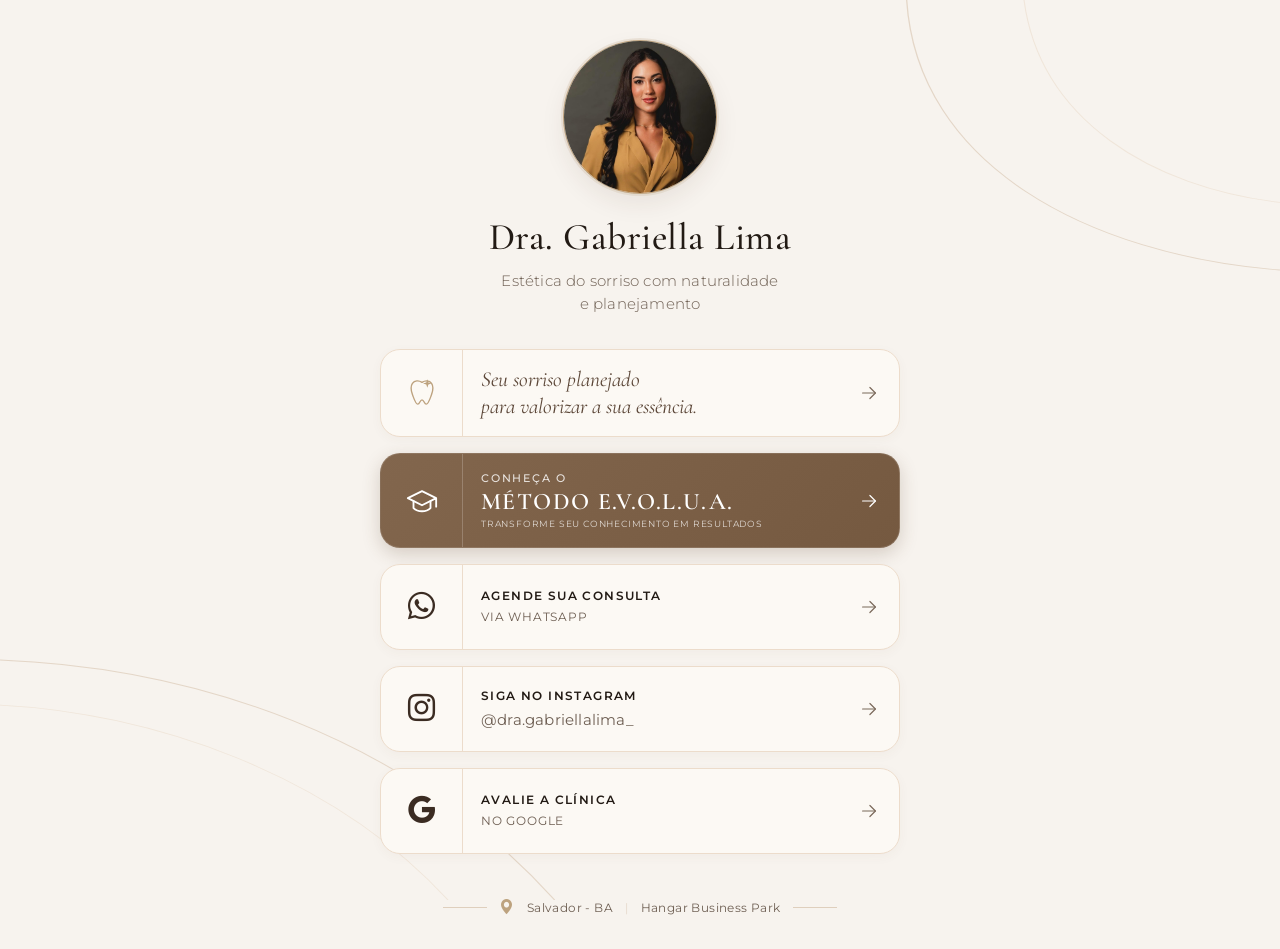
==== commit 287f1c09: "Add files via upload" ====
--- a/index.html
+++ b/index.html
@@ -10,13 +10,23 @@
 
   <!-- Favicon -->
   <link rel="icon" type="image/jpeg" href="imagens/perfildra.jpg">
-  <link rel="stylesheet" href="css/styles.css">
-
-  <!-- Open Graph (Preview ao compartilhar no WhatsApp e redes) -->
+
+
+  <!-- Open Graph & Social Preview (WhatsApp, Instagram, Facebook, LinkedIn) -->
+  <meta property="og:site_name" content="Dra. Gabriella Lima">
   <meta property="og:title" content="Dra. Gabriella Lima | Odontologia e Estética">
   <meta property="og:description" content="Estética do sorriso com naturalidade e planejamento. Salvador - BA.">
-  <meta property="og:image" content="imagens/perfildra.jpg">
+  <meta property="og:url" content="https://gabriellalimadra.vercel.app/">
+  <meta property="og:image" content="https://gabriellalimadra.vercel.app/imagens/dra0.jpg">
+  <meta property="og:image:secure_url" content="https://gabriellalimadra.vercel.app/imagens/dra0.jpg">
+  <meta property="og:image:type" content="image/jpeg">
   <meta property="og:type" content="website">
+
+  <!-- Twitter / X Card Preview -->
+  <meta name="twitter:card" content="summary_large_image">
+  <meta name="twitter:title" content="Dra. Gabriella Lima | Odontologia e Estética">
+  <meta name="twitter:description" content="Estética do sorriso com naturalidade e planejamento. Salvador - BA.">
+  <meta name="twitter:image" content="https://gabriellalimadra.vercel.app/imagens/dra0.jpg">
 
   <!-- Google Fonts -->
   <link rel="preconnect" href="https://fonts.googleapis.com">
@@ -158,7 +168,7 @@
       user-select: none;
     }
 
-    /* Light Card (Cards 1, 3, 4) */
+    /* Light Card (Cards 1, 3, 4, 5) */
     .card-light {
       background-color: var(--card-bg);
       border: 1.2px solid var(--card-border);
@@ -221,7 +231,7 @@
       color: var(--gold-accent);
     }
 
-    /* Cards 3 & 4 Icon color */
+    /* Action Cards (Cards 3, 4, 5) Icon color */
     .icon-dark {
       color: #3b2c22;
       font-size: 1.7rem;
@@ -277,7 +287,7 @@
       color: rgba(255, 255, 255, 0.76);
     }
 
-    /* Action Card Texts (Cards 3 & 4) */
+    /* Action Card Texts (Cards 3, 4, 5) */
     .action-title {
       font-family: var(--font-sans);
       font-size: 0.74rem;
@@ -521,6 +531,26 @@
         </div>
       </a>
 
+      <!-- Card 5: Avalie a clínica no Google -->
+      <a href="https://www.google.com/maps/place/Dra.+Gabriella+Lima+De+Oliveira+,+Dentista./@-12.9195969,-38.3583299,17z/data=!4m15!1m8!3m7!1s0x716178a2325ce1d:0xe8530be1abb438ef!2sDra.+Gabriella+Lima+De+Oliveira+,+Dentista.!8m2!3d-12.9195969!4d-38.355755!10e1!16s%2Fg%2F11xw7gnf9_!3m5!1s0x716178a2325ce1d:0xe8530be1abb438ef!8m2!3d-12.9195969!4d-38.355755!16s%2Fg%2F11xw7gnf9_?entry=ttu&g_ep=EgoyMDI2MTAxOS4wIKXMDSoASAFQAw%3D%3D"
+        target="_blank" rel="noopener noreferrer" class="link-card card-light" id="btn-avaliar-clinica"
+        title="Avalie a clínica no Google">
+        <div class="card-icon-col">
+          <i class="bi bi-google icon-dark"></i>
+        </div>
+        <div class="card-content-col">
+          <span class="action-title">AVALIE A CLÍNICA</span>
+          <span class="action-sub">NO GOOGLE</span>
+        </div>
+        <div class="card-arrow-col">
+          <svg class="arrow-icon-light" width="22" height="22" viewBox="0 0 24 24" fill="none" stroke="currentColor"
+            stroke-width="1.3" stroke-linecap="round" stroke-linejoin="round">
+            <path d="M5 12h14" />
+            <path d="m13 6 6 6-6 6" />
+          </svg>
+        </div>
+      </a>
+
     </div>
 
     <!-- Location Footer -->
